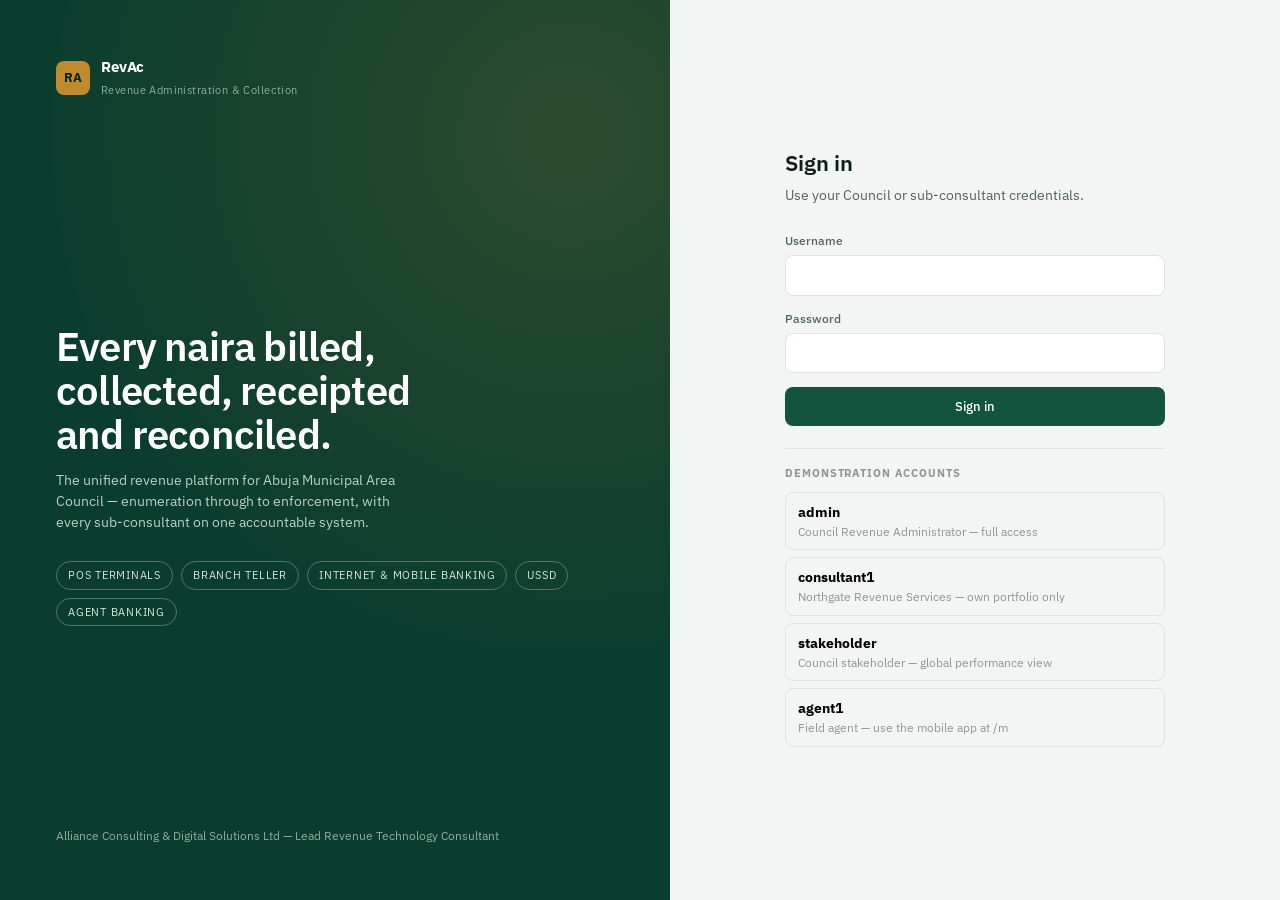
==== frontend/index.html @ 4ef8aeb9 "Clean up scrambled root files, add proper README and frontend/app.js The root-level app.py, schema.s" ====
<!DOCTYPE html>
<html lang="en">
<head>
<meta charset="utf-8">
<meta name="viewport" content="width=device-width, initial-scale=1">
<title>RevAc — AMAC Revenue Administration &amp; Collection</title>
<link rel="preconnect" href="https://fonts.googleapis.com">
<link rel="preconnect" href="https://fonts.gstatic.com" crossorigin>
<link href="https://fonts.googleapis.com/css2?family=IBM+Plex+Mono:wght@400;500;600&family=IBM+Plex+Sans:wght@400;500;600;700&display=swap" rel="stylesheet">
<link rel="stylesheet" href="/frontend/styles.css">
</head>
<body>

<!-- ================= SIGN IN ================= -->
<section id="login">
  <div class="login-brand">
    <div class="logo">
      <div class="logo-mark">RA</div>
      <div><b>RevAc</b><small>Revenue Administration &amp; Collection</small></div>
    </div>
    <div>
      <h1>Every naira billed,<br>collected, receipted<br>and reconciled.</h1>
      <p>The unified revenue platform for Abuja Municipal Area Council — enumeration through
         to enforcement, with every sub-consultant on one accountable system.</p>
      <div class="channels">
        <span>POS terminals</span><span>Branch teller</span><span>Internet &amp; mobile banking</span>
        <span>USSD</span><span>Agent banking</span>
      </div>
    </div>
    <div style="font-size:11.5px;color:#8FAB9F">
      Alliance Consulting &amp; Digital Solutions Ltd — Lead Revenue Technology Consultant
    </div>
  </div>

  <div class="login-form">
    <div class="login-card">
      <h2>Sign in</h2>
      <p>Use your Council or sub-consultant credentials.</p>
      <div id="loginError"></div>
      <div class="field"><label for="u">Username</label><input id="u" autocomplete="username"></div>
      <div class="field"><label for="p">Password</label><input id="p" type="password" autocomplete="current-password"></div>
      <button class="btn-primary" style="width:100%" onclick="doLogin()">Sign in</button>

      <div class="demo-accounts">
        <h4>Demonstration accounts</h4>
        <button onclick="quick('admin')"><b>admin</b><small>Council Revenue Administrator — full access</small></button>
        <button onclick="quick('consultant1')"><b>consultant1</b><small>Northgate Revenue Services — own portfolio only</small></button>
        <button onclick="quick('stakeholder')"><b>stakeholder</b><small>Council stakeholder — global performance view</small></button>
        <button onclick="quick('agent1')"><b>agent1</b><small>Field agent — use the mobile app at /m</small></button>
      </div>
    </div>
  </div>
</section>

<!-- ================= APP SHELL ================= -->
<div id="app">
  <aside class="sidebar">
    <div class="sidebar-head">
      <div class="logo">
        <div class="logo-mark">RA</div>
        <div><b>RevAc</b><small>AMAC · FCT</small></div>
      </div>
    </div>
    <nav class="nav" id="nav"></nav>
    <div class="sidebar-foot">
      ACDSL — Lead Revenue Technology Consultant<br>
      <a href="/m" target="_blank" style="color:var(--brass);text-decoration:none">Open field agent app →</a>
    </div>
  </aside>

  <div class="main">
    <header class="topbar">
      <div>
        <h2 id="pageTitle">Revenue Dashboard</h2>
        <div class="sub" id="pageSub">Real-time position across collections, bills and payers</div>
      </div>
      <div class="spacer"></div>
      <button class="btn-ghost btn-sm" onclick="loadPage(state.page)">Refresh</button>
      <div class="who">
        <div class="avatar" id="avatar">CA</div>
        <div><b id="whoName">—</b><small id="whoRole">—</small></div>
      </div>
      <button class="btn-ghost btn-sm" onclick="doLogout()">Sign out</button>
    </header>

    <main id="pages"></main>
  </div>
</div>

<div class="modal-bg" id="modalBg" onclick="if(event.target===this)closeModal()">
  <div class="modal">
    <div class="modal-head"><h3 id="modalTitle">—</h3>
      <button class="btn-ghost btn-sm" onclick="closeModal()">Close</button></div>
    <div class="modal-body" id="modalBody"></div>
    <div class="modal-foot" id="modalFoot"></div>
  </div>
</div>

<div id="toast"></div>
<script src="/frontend/app.js"></script>
</body>
</html>
---- frontend/styles.css ----
/* ==========================================================================
   RevAc Web Portal — AMAC
   Design tokens: institutional green + brass, IBM Plex for fiscal data
   ========================================================================== */

:root {
  --green-900: #06281D;
  --green-800: #0B3D2E;
  --green-700: #13543F;
  --green-600: #1C6B51;
  --green-100: #E3EFE9;
  --brass:     #C08B2C;
  --brass-lt:  #F3E6C8;
  --ink:       #0F1F19;
  --ink-60:    #52635C;
  --ink-40:    #8A9992;
  --canvas:    #F2F5F3;
  --surface:   #FFFFFF;
  --line:      #DCE5E0;
  --danger:    #A32E2E;
  --danger-bg: #FBEDED;
  --warn:      #9A6B00;
  --warn-bg:   #FDF3DC;
  --ok:        #1C6B51;
  --ok-bg:     #E3EFE9;
  --radius:    10px;
  --shadow:    0 1px 2px rgba(6,40,29,.06), 0 8px 24px rgba(6,40,29,.06);
}

* { box-sizing: border-box; margin: 0; padding: 0; }

body {
  font-family: 'IBM Plex Sans', -apple-system, BlinkMacSystemFont, 'Segoe UI', sans-serif;
  background: var(--canvas);
  color: var(--ink);
  font-size: 14px;
  line-height: 1.5;
  -webkit-font-smoothing: antialiased;
}

.mono, .num { font-family: 'IBM Plex Mono', ui-monospace, 'SF Mono', Menlo, monospace; }

/* ---------- Sign-in ---------- */
#login {
  min-height: 100vh; display: grid; grid-template-columns: 1.1fr 1fr;
}
@media (max-width: 900px) { #login { grid-template-columns: 1fr; } }

.login-brand {
  background: var(--green-800); color: #fff; padding: 56px 56px;
  display: flex; flex-direction: column; justify-content: space-between;
  background-image: radial-gradient(circle at 85% 15%, rgba(192,139,44,.18), transparent 55%);
}
.login-brand h1 { font-size: 40px; line-height: 1.1; font-weight: 600; letter-spacing: -.02em; margin: 24px 0 14px; }
.login-brand p { color: #B9CFC5; max-width: 46ch; }
.login-brand .channels { display: flex; flex-wrap: wrap; gap: 8px; margin-top: 28px; }
.login-brand .channels span {
  font-size: 11px; letter-spacing: .07em; text-transform: uppercase;
  border: 1px solid rgba(255,255,255,.28); padding: 5px 11px; border-radius: 999px; color: #D6E5DD;
}
.login-form { display: flex; align-items: center; justify-content: center; padding: 40px; }
.login-card { width: 100%; max-width: 380px; }
.login-card h2 { font-size: 22px; margin-bottom: 6px; font-weight: 600; }
.login-card > p { color: var(--ink-60); margin-bottom: 26px; }
.demo-accounts { margin-top: 22px; border-top: 1px solid var(--line); padding-top: 16px; }
.demo-accounts h4 { font-size: 11px; text-transform: uppercase; letter-spacing: .08em; color: var(--ink-40); margin-bottom: 10px; }
.demo-accounts button {
  display: block; width: 100%; text-align: left; background: none; border: 1px solid var(--line);
  border-radius: 8px; padding: 9px 12px; margin-bottom: 7px; cursor: pointer; font: inherit;
  transition: .15s;
}
.demo-accounts button:hover { border-color: var(--green-600); background: var(--green-100); }
.demo-accounts small { color: var(--ink-40); display: block; }

/* ---------- Shell ---------- */
#app { display: none; grid-template-columns: 244px 1fr; min-height: 100vh; }
#app.on { display: grid; }

.sidebar {
  background: var(--green-900); color: #C7DAD1; display: flex; flex-direction: column;
  position: sticky; top: 0; height: 100vh; overflow-y: auto;
}
.sidebar-head { padding: 20px 18px 16px; border-bottom: 1px solid rgba(255,255,255,.08); }
.logo { display: flex; align-items: center; gap: 11px; }
.logo-mark {
  width: 34px; height: 34px; border-radius: 8px; background: var(--brass);
  color: var(--green-900); display: grid; place-items: center; font-weight: 700; font-size: 13px;
  flex-shrink: 0;
}
.logo b { color: #fff; font-size: 15px; display: block; letter-spacing: -.01em; }
.logo small { font-size: 10.5px; color: #8FAB9F; letter-spacing: .04em; }

.nav { padding: 12px 10px 24px; flex: 1; }
.nav-label {
  font-size: 10px; text-transform: uppercase; letter-spacing: .1em; color: #6E8C80;
  padding: 14px 10px 7px;
}
.nav a {
  display: flex; align-items: center; gap: 10px; padding: 8px 10px; border-radius: 7px;
  color: #C7DAD1; text-decoration: none; font-size: 13.5px; cursor: pointer; transition: .12s;
}
.nav a:hover { background: rgba(255,255,255,.06); color: #fff; }
.nav a.active { background: var(--green-700); color: #fff; font-weight: 500; }
.nav a .ico { width: 16px; text-align: center; opacity: .85; }
.nav a .badge {
  margin-left: auto; background: var(--brass); color: var(--green-900); font-size: 10px;
  font-weight: 700; padding: 1px 6px; border-radius: 999px;
}

.sidebar-foot { padding: 14px 18px; border-top: 1px solid rgba(255,255,255,.08); font-size: 11.5px; color: #7E9C90; }

/* ---------- Main ---------- */
.main { display: flex; flex-direction: column; min-width: 0; }
.topbar {
  background: var(--surface); border-bottom: 1px solid var(--line);
  padding: 14px 28px; display: flex; align-items: center; gap: 16px;
  position: sticky; top: 0; z-index: 20;
}
.topbar h2 { font-size: 17px; font-weight: 600; letter-spacing: -.01em; }
.topbar .sub { color: var(--ink-40); font-size: 12.5px; }
.topbar .spacer { flex: 1; }
.who { display: flex; align-items: center; gap: 10px; }
.who .avatar {
  width: 32px; height: 32px; border-radius: 50%; background: var(--green-700); color: #fff;
  display: grid; place-items: center; font-size: 12px; font-weight: 600;
}
.who b { display: block; font-size: 12.5px; }
.who small { color: var(--ink-40); font-size: 11px; }

.page { padding: 24px 28px 56px; max-width: 1400px; width: 100%; }
.page.hide { display: none; }

/* ---------- Components ---------- */
.grid { display: grid; gap: 16px; }
.g4 { grid-template-columns: repeat(4, 1fr); }
.g3 { grid-template-columns: repeat(3, 1fr); }
.g2 { grid-template-columns: repeat(2, 1fr); }
@media (max-width: 1100px) { .g4 { grid-template-columns: repeat(2,1fr); } .g3, .g2 { grid-template-columns: 1fr; } }
@media (max-width: 640px) { .g4 { grid-template-columns: 1fr; } #app { grid-template-columns: 1fr; } .sidebar { display: none; } }

.card {
  background: var(--surface); border: 1px solid var(--line); border-radius: var(--radius);
  padding: 18px; box-shadow: var(--shadow);
}
.card h3 { font-size: 13px; font-weight: 600; margin-bottom: 14px; letter-spacing: -.005em; }
.card .card-note { font-size: 12px; color: var(--ink-60); margin-bottom: 12px; }

.stat .label { font-size: 11px; text-transform: uppercase; letter-spacing: .07em; color: var(--ink-40); }
.stat .value { font-size: 27px; font-weight: 600; letter-spacing: -.02em; margin: 7px 0 2px; }
.stat .value.small { font-size: 22px; }
.stat .delta { font-size: 12px; color: var(--ink-60); }
.stat.accent { border-left: 3px solid var(--brass); }

table { width: 100%; border-collapse: collapse; font-size: 13px; }
thead th {
  text-align: left; font-size: 10.5px; text-transform: uppercase; letter-spacing: .07em;
  color: var(--ink-40); font-weight: 600; padding: 9px 10px; border-bottom: 1px solid var(--line);
  white-space: nowrap;
}
tbody td { padding: 10px; border-bottom: 1px solid #EEF2F0; vertical-align: middle; }
tbody tr:hover { background: #FAFCFB; }
td.r, th.r { text-align: right; }
.table-wrap { overflow-x: auto; }

.tag {
  display: inline-block; font-size: 10.5px; font-weight: 600; padding: 2.5px 8px;
  border-radius: 999px; letter-spacing: .03em;
}
.tag.ok { background: var(--ok-bg); color: var(--ok); }
.tag.warn { background: var(--warn-bg); color: var(--warn); }
.tag.bad { background: var(--danger-bg); color: var(--danger); }
.tag.neutral { background: #EEF2F0; color: var(--ink-60); }
.tag.brass { background: var(--brass-lt); color: #7A5710; }

button, .btn {
  font: inherit; font-size: 13px; font-weight: 500; border-radius: 8px; cursor: pointer;
  padding: 9px 15px; border: 1px solid transparent; transition: .14s; white-space: nowrap;
}
.btn-primary { background: var(--green-700); color: #fff; }
.btn-primary:hover { background: var(--green-600); }
.btn-brass { background: var(--brass); color: #2B1F04; }
.btn-brass:hover { filter: brightness(1.06); }
.btn-ghost { background: var(--surface); border-color: var(--line); color: var(--ink); }
.btn-ghost:hover { border-color: var(--green-600); background: var(--green-100); }
.btn-sm { padding: 5px 10px; font-size: 12px; }
button:disabled { opacity: .5; cursor: not-allowed; }

label { display: block; font-size: 12px; font-weight: 500; margin-bottom: 5px; color: var(--ink-60); }
input, select, textarea {
  width: 100%; font: inherit; font-size: 13.5px; padding: 9px 11px; border: 1px solid var(--line);
  border-radius: 8px; background: var(--surface); color: var(--ink);
}
input:focus, select:focus, textarea:focus {
  outline: 2px solid var(--green-600); outline-offset: -1px; border-color: var(--green-600);
}
.field { margin-bottom: 14px; }
.row { display: flex; gap: 12px; flex-wrap: wrap; align-items: flex-end; }
.row > * { flex: 1; min-width: 150px; }

.toolbar { display: flex; gap: 10px; align-items: center; margin-bottom: 16px; flex-wrap: wrap; }
.toolbar .grow { flex: 1; }

.notice {
  padding: 11px 14px; border-radius: 8px; font-size: 12.5px; margin-bottom: 16px;
  border-left: 3px solid var(--brass); background: var(--brass-lt); color: #6B4C0C;
}
.notice.info { border-color: var(--green-600); background: var(--green-100); color: var(--green-800); }
.notice.bad { border-color: var(--danger); background: var(--danger-bg); color: var(--danger); }

.empty { text-align: center; padding: 40px 20px; color: var(--ink-40); font-size: 13px; }

/* Modal */
.modal-bg {
  position: fixed; inset: 0; background: rgba(6,40,29,.42); display: none;
  align-items: center; justify-content: center; z-index: 100; padding: 20px;
}
.modal-bg.on { display: flex; }
.modal {
  background: var(--surface); border-radius: 12px; width: 100%; max-width: 620px;
  max-height: 88vh; overflow-y: auto; box-shadow: 0 24px 64px rgba(6,40,29,.28);
}
.modal-head { padding: 18px 22px; border-bottom: 1px solid var(--line); display: flex; align-items: center; }
.modal-head h3 { font-size: 16px; font-weight: 600; flex: 1; }
.modal-body { padding: 22px; }
.modal-foot { padding: 14px 22px; border-top: 1px solid var(--line); display: flex; gap: 10px; justify-content: flex-end; }

/* Toast */
#toast {
  position: fixed; bottom: 24px; right: 24px; z-index: 200; display: flex;
  flex-direction: column; gap: 8px;
}
.toast {
  background: var(--green-900); color: #fff; padding: 12px 16px; border-radius: 9px;
  font-size: 13px; box-shadow: 0 8px 28px rgba(6,40,29,.3); max-width: 340px;
  animation: slide .25s ease;
}
.toast.bad { background: var(--danger); }
@keyframes slide { from { transform: translateY(8px); opacity: 0; } }

/* Channel flow strip — signature element */
.flowstrip { display: flex; height: 46px; border-radius: 9px; overflow: hidden; border: 1px solid var(--line); }
.flowstrip div {
  display: grid; place-items: center; color: #fff; font-size: 11px; font-weight: 600;
  letter-spacing: .03em; min-width: 0; overflow: hidden; white-space: nowrap;
  transition: flex-grow .4s ease;
}
.flowlegend { display: flex; flex-wrap: wrap; gap: 14px; margin-top: 12px; font-size: 12px; }
.flowlegend span { display: flex; align-items: center; gap: 6px; color: var(--ink-60); }
.dot { width: 9px; height: 9px; border-radius: 2px; }

.bar-row { display: flex; align-items: center; gap: 10px; margin-bottom: 9px; font-size: 12.5px; }
.bar-row .nm { width: 190px; flex-shrink: 0; overflow: hidden; text-overflow: ellipsis; white-space: nowrap; }
.bar-row .track { flex: 1; height: 9px; background: #EEF2F0; border-radius: 999px; overflow: hidden; }
.bar-row .fill { height: 100%; background: var(--green-600); border-radius: 999px; }
.bar-row .amt { width: 110px; text-align: right; flex-shrink: 0; }

.spark { width: 100%; height: 78px; display: block; }

.kv { display: flex; justify-content: space-between; padding: 7px 0; border-bottom: 1px solid #EEF2F0; font-size: 13px; }
.kv:last-child { border: none; }
.kv span { color: var(--ink-60); }

pre.code {
  background: var(--green-900); color: #C7DAD1; padding: 14px; border-radius: 8px;
  font-family: 'IBM Plex Mono', monospace; font-size: 11.5px; overflow-x: auto; line-height: 1.6;
}
pre.code .k { color: var(--brass); }
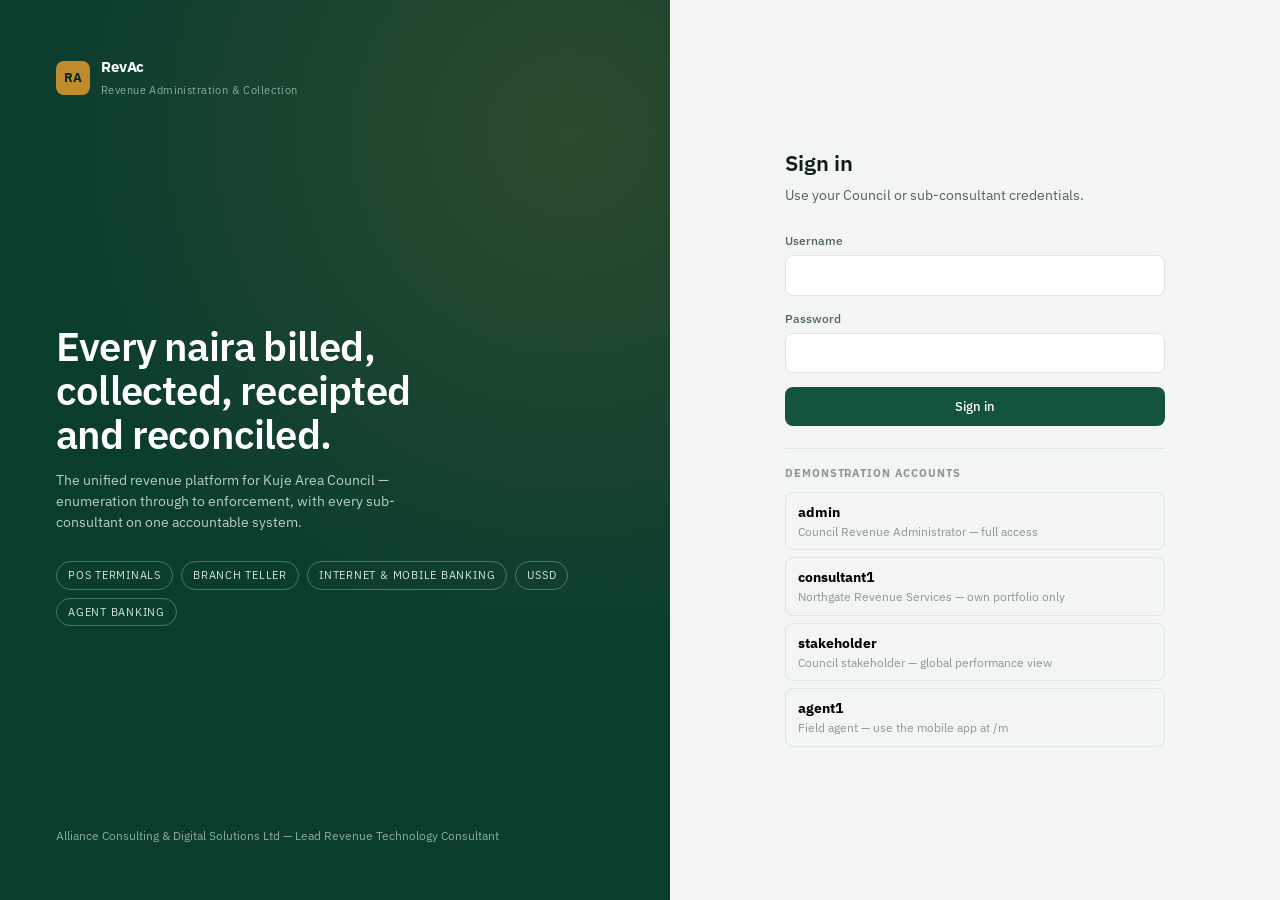
==== commit 4e2b8c36: "Re-theme RevAc for Kuje Area Council (KAC) using their real revenue data Replace the illustrative AM" ====
--- a/frontend/index.html
+++ b/frontend/index.html
@@ -3,7 +3,7 @@
 <head>
 <meta charset="utf-8">
 <meta name="viewport" content="width=device-width, initial-scale=1">
-<title>RevAc — AMAC Revenue Administration &amp; Collection</title>
+<title>RevAc — KAC Revenue Administration &amp; Collection</title>
 <link rel="preconnect" href="https://fonts.googleapis.com">
 <link rel="preconnect" href="https://fonts.gstatic.com" crossorigin>
 <link href="https://fonts.googleapis.com/css2?family=IBM+Plex+Mono:wght@400;500;600&family=IBM+Plex+Sans:wght@400;500;600;700&display=swap" rel="stylesheet">
@@ -20,7 +20,7 @@
     </div>
     <div>
       <h1>Every naira billed,<br>collected, receipted<br>and reconciled.</h1>
-      <p>The unified revenue platform for Abuja Municipal Area Council — enumeration through
+      <p>The unified revenue platform for Kuje Area Council — enumeration through
          to enforcement, with every sub-consultant on one accountable system.</p>
       <div class="channels">
         <span>POS terminals</span><span>Branch teller</span><span>Internet &amp; mobile banking</span>
@@ -58,7 +58,7 @@
     <div class="sidebar-head">
       <div class="logo">
         <div class="logo-mark">RA</div>
-        <div><b>RevAc</b><small>AMAC · FCT</small></div>
+        <div><b>RevAc</b><small>KAC · FCT</small></div>
       </div>
     </div>
     <nav class="nav" id="nav"></nav>
@@ -67,9 +67,11 @@
       <a href="/m" target="_blank" style="color:var(--brass);text-decoration:none">Open field agent app →</a>
     </div>
   </aside>
+  <div class="sidebar-backdrop" id="sidebarBackdrop" onclick="toggleSidebar(false)"></div>
 
   <div class="main">
     <header class="topbar">
+      <button class="menu-btn" onclick="toggleSidebar()" aria-label="Open menu">☰</button>
       <div>
         <h2 id="pageTitle">Revenue Dashboard</h2>
         <div class="sub" id="pageSub">Real-time position across collections, bills and payers</div>
--- a/frontend/styles.css
+++ b/frontend/styles.css
@@ -1,5 +1,5 @@
 /* ==========================================================================
-   RevAc Web Portal — AMAC
+   RevAc Web Portal — KAC
    Design tokens: institutional green + brass, IBM Plex for fiscal data
    ========================================================================== */
 
@@ -136,7 +136,30 @@
 .g3 { grid-template-columns: repeat(3, 1fr); }
 .g2 { grid-template-columns: repeat(2, 1fr); }
 @media (max-width: 1100px) { .g4 { grid-template-columns: repeat(2,1fr); } .g3, .g2 { grid-template-columns: 1fr; } }
-@media (max-width: 640px) { .g4 { grid-template-columns: 1fr; } #app { grid-template-columns: 1fr; } .sidebar { display: none; } }
+
+.menu-btn {
+  display: none; width: 34px; height: 34px; align-items: center; justify-content: center;
+  border: 1px solid var(--line); background: var(--surface); border-radius: 8px; padding: 0; flex-shrink: 0;
+}
+.sidebar-backdrop {
+  display: none; position: fixed; inset: 0; background: rgba(6,40,29,.45); z-index: 105;
+}
+.sidebar-backdrop.on { display: block; }
+
+@media (max-width: 640px) {
+  .g4 { grid-template-columns: 1fr; }
+  #app.on { grid-template-columns: 1fr; }
+  .menu-btn { display: inline-flex; }
+  .sidebar {
+    display: flex; position: fixed; top: 0; left: 0; height: 100vh; width: 82%; max-width: 300px;
+    transform: translateX(-100%); transition: transform .22s ease; z-index: 110;
+  }
+  .sidebar.open { transform: translateX(0); box-shadow: 0 12px 40px rgba(6,40,29,.35); }
+  .topbar { padding: 10px 14px; flex-wrap: wrap; row-gap: 8px; }
+  .topbar h2 { font-size: 15px; }
+  .topbar .sub { display: none; }
+  .who small { display: none; }
+}
 
 .card {
   background: var(--surface); border: 1px solid var(--line); border-radius: var(--radius);
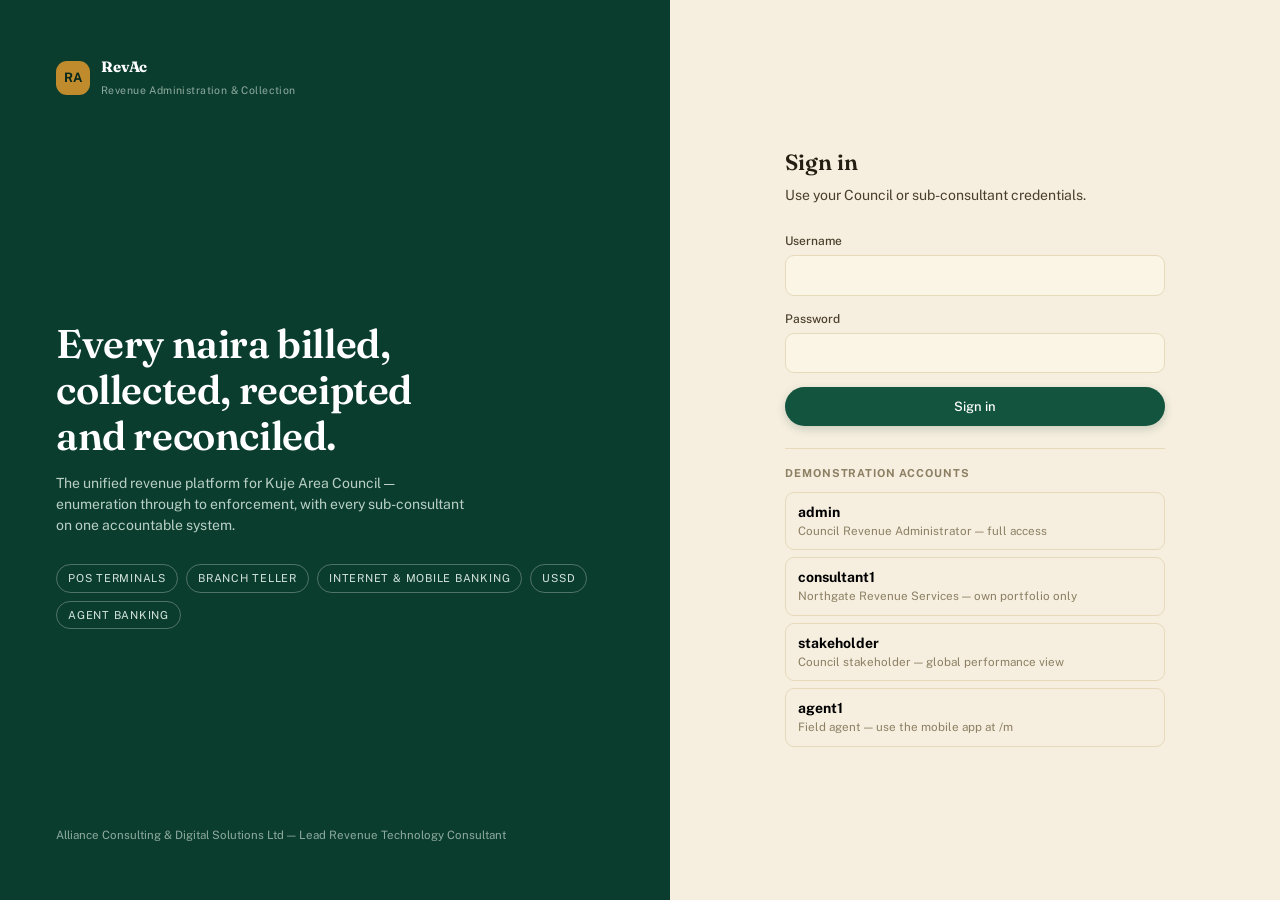
==== commit 4f30caf5: "Apply the warm redesign to the actual app, not just the preview The palette/type direction we'd been" ====
--- a/frontend/index.html
+++ b/frontend/index.html
@@ -6,7 +6,7 @@
 <title>RevAc — KAC Revenue Administration &amp; Collection</title>
 <link rel="preconnect" href="https://fonts.googleapis.com">
 <link rel="preconnect" href="https://fonts.gstatic.com" crossorigin>
-<link href="https://fonts.googleapis.com/css2?family=IBM+Plex+Mono:wght@400;500;600&family=IBM+Plex+Sans:wght@400;500;600;700&display=swap" rel="stylesheet">
+<link href="https://fonts.googleapis.com/css2?family=IBM+Plex+Mono:wght@400;500;600&family=Fraunces:opsz,wght@9..144,500;9..144,600&family=Public+Sans:wght@400;500;600;700&display=swap" rel="stylesheet">
 <link rel="stylesheet" href="/frontend/styles.css">
 </head>
 <body>
@@ -98,6 +98,17 @@
   </div>
 </div>
 
+<div class="doc-bg" id="docViewerBg" onclick="if(event.target===this)closeDocViewer()">
+  <div class="doc-viewer">
+    <div class="doc-viewer-head">
+      <h3 id="docViewerTitle">Document</h3>
+      <button class="btn-ghost btn-sm" onclick="printDocViewer()">Print</button>
+      <button class="btn-ghost btn-sm" onclick="closeDocViewer()">Close</button>
+    </div>
+    <iframe id="docViewerFrame"></iframe>
+  </div>
+</div>
+
 <div id="toast"></div>
 <script src="/frontend/app.js"></script>
 </body>
--- a/frontend/styles.css
+++ b/frontend/styles.css
@@ -8,29 +8,34 @@
   --green-800: #0B3D2E;
   --green-700: #13543F;
   --green-600: #1C6B51;
-  --green-100: #E3EFE9;
+  --green-100: #E7EFE3;
   --brass:     #C08B2C;
-  --brass-lt:  #F3E6C8;
-  --ink:       #0F1F19;
-  --ink-60:    #52635C;
-  --ink-40:    #8A9992;
-  --canvas:    #F2F5F3;
-  --surface:   #FFFFFF;
-  --line:      #DCE5E0;
-  --danger:    #A32E2E;
-  --danger-bg: #FBEDED;
-  --warn:      #9A6B00;
-  --warn-bg:   #FDF3DC;
+  --brass-lt:  #EFE0BC;
+  --teal:      #2B6E7A;
+  --teal-lt:   #DCEAEC;
+  --ink:       #241D12;
+  --ink-60:    #4A3F2C;
+  --ink-40:    #8C7F63;
+  --canvas:    #F6EFDF;
+  --surface:   #FFFDF6;
+  --surface-2: #FBF5E6;
+  --line:      #E6DABA;
+  --line-soft: #EFE6CE;
+  --danger:    #9A3324;
+  --danger-bg: #F5E3DB;
+  --warn:      #8A5A00;
+  --warn-bg:   #F6E8C8;
   --ok:        #1C6B51;
-  --ok-bg:     #E3EFE9;
-  --radius:    10px;
-  --shadow:    0 1px 2px rgba(6,40,29,.06), 0 8px 24px rgba(6,40,29,.06);
+  --ok-bg:     #E7EFE3;
+  --radius:    14px;
+  --radius-sm: 9px;
+  --shadow:    0 1px 2px rgba(90,66,20,.05), 0 10px 26px rgba(90,66,20,.07);
 }
 
 * { box-sizing: border-box; margin: 0; padding: 0; }
 
 body {
-  font-family: 'IBM Plex Sans', -apple-system, BlinkMacSystemFont, 'Segoe UI', sans-serif;
+  font-family: 'Public Sans', -apple-system, BlinkMacSystemFont, 'Segoe UI', sans-serif;
   background: var(--canvas);
   color: var(--ink);
   font-size: 14px;
@@ -39,6 +44,10 @@
 }
 
 .mono, .num { font-family: 'IBM Plex Mono', ui-monospace, 'SF Mono', Menlo, monospace; }
+.display { font-family: 'Fraunces', Georgia, serif; }
+
+a { color: var(--green-700); text-decoration: none; }
+a:hover { text-decoration: underline; }
 
 /* ---------- Sign-in ---------- */
 #login {
@@ -49,9 +58,8 @@
 .login-brand {
   background: var(--green-800); color: #fff; padding: 56px 56px;
   display: flex; flex-direction: column; justify-content: space-between;
-  background-image: radial-gradient(circle at 85% 15%, rgba(192,139,44,.18), transparent 55%);
-}
-.login-brand h1 { font-size: 40px; line-height: 1.1; font-weight: 600; letter-spacing: -.02em; margin: 24px 0 14px; }
+}
+.login-brand h1 { font-family: 'Fraunces', serif; font-size: 40px; line-height: 1.15; font-weight: 600; letter-spacing: -.01em; margin: 24px 0 14px; }
 .login-brand p { color: #B9CFC5; max-width: 46ch; }
 .login-brand .channels { display: flex; flex-wrap: wrap; gap: 8px; margin-top: 28px; }
 .login-brand .channels span {
@@ -60,13 +68,13 @@
 }
 .login-form { display: flex; align-items: center; justify-content: center; padding: 40px; }
 .login-card { width: 100%; max-width: 380px; }
-.login-card h2 { font-size: 22px; margin-bottom: 6px; font-weight: 600; }
+.login-card h2 { font-family: 'Fraunces', serif; font-size: 22px; margin-bottom: 6px; font-weight: 600; }
 .login-card > p { color: var(--ink-60); margin-bottom: 26px; }
 .demo-accounts { margin-top: 22px; border-top: 1px solid var(--line); padding-top: 16px; }
 .demo-accounts h4 { font-size: 11px; text-transform: uppercase; letter-spacing: .08em; color: var(--ink-40); margin-bottom: 10px; }
 .demo-accounts button {
   display: block; width: 100%; text-align: left; background: none; border: 1px solid var(--line);
-  border-radius: 8px; padding: 9px 12px; margin-bottom: 7px; cursor: pointer; font: inherit;
+  border-radius: var(--radius-sm); padding: 9px 12px; margin-bottom: 7px; cursor: pointer; font: inherit;
   transition: .15s;
 }
 .demo-accounts button:hover { border-color: var(--green-600); background: var(--green-100); }
@@ -83,11 +91,11 @@
 .sidebar-head { padding: 20px 18px 16px; border-bottom: 1px solid rgba(255,255,255,.08); }
 .logo { display: flex; align-items: center; gap: 11px; }
 .logo-mark {
-  width: 34px; height: 34px; border-radius: 8px; background: var(--brass);
+  width: 34px; height: 34px; border-radius: 11px; background: var(--brass);
   color: var(--green-900); display: grid; place-items: center; font-weight: 700; font-size: 13px;
   flex-shrink: 0;
 }
-.logo b { color: #fff; font-size: 15px; display: block; letter-spacing: -.01em; }
+.logo b { font-family: 'Fraunces', serif; color: #fff; font-size: 15px; display: block; letter-spacing: -.01em; }
 .logo small { font-size: 10.5px; color: #8FAB9F; letter-spacing: .04em; }
 
 .nav { padding: 12px 10px 24px; flex: 1; }
@@ -96,11 +104,11 @@
   padding: 14px 10px 7px;
 }
 .nav a {
-  display: flex; align-items: center; gap: 10px; padding: 8px 10px; border-radius: 7px;
+  display: flex; align-items: center; gap: 10px; margin: 2px 8px; padding: 8px 10px; border-radius: 9px;
   color: #C7DAD1; text-decoration: none; font-size: 13.5px; cursor: pointer; transition: .12s;
 }
 .nav a:hover { background: rgba(255,255,255,.06); color: #fff; }
-.nav a.active { background: var(--green-700); color: #fff; font-weight: 500; }
+.nav a.active { background: rgba(192,139,44,.16); color: #fff; font-weight: 600; }
 .nav a .ico { width: 16px; text-align: center; opacity: .85; }
 .nav a .badge {
   margin-left: auto; background: var(--brass); color: var(--green-900); font-size: 10px;
@@ -116,7 +124,7 @@
   padding: 14px 28px; display: flex; align-items: center; gap: 16px;
   position: sticky; top: 0; z-index: 20;
 }
-.topbar h2 { font-size: 17px; font-weight: 600; letter-spacing: -.01em; }
+.topbar h2 { font-family: 'Fraunces', serif; font-size: 18px; font-weight: 600; letter-spacing: -.005em; }
 .topbar .sub { color: var(--ink-40); font-size: 12.5px; }
 .topbar .spacer { flex: 1; }
 .who { display: flex; align-items: center; gap: 10px; }
@@ -139,7 +147,7 @@
 
 .menu-btn {
   display: none; width: 34px; height: 34px; align-items: center; justify-content: center;
-  border: 1px solid var(--line); background: var(--surface); border-radius: 8px; padding: 0; flex-shrink: 0;
+  border: 1px solid var(--line); background: var(--surface); border-radius: var(--radius-sm); padding: 0; flex-shrink: 0;
 }
 .sidebar-backdrop {
   display: none; position: fixed; inset: 0; background: rgba(6,40,29,.45); z-index: 105;
@@ -168,11 +176,17 @@
 .card h3 { font-size: 13px; font-weight: 600; margin-bottom: 14px; letter-spacing: -.005em; }
 .card .card-note { font-size: 12px; color: var(--ink-60); margin-bottom: 12px; }
 
+.stat { position: relative; }
+.stat::before {
+  content: ''; position: absolute; top: 16px; right: 16px; width: 7px; height: 7px;
+  border-radius: 50%; background: var(--green-600);
+}
+.stat.accent::before { background: var(--brass); }
+.stat.info::before { background: var(--teal); }
 .stat .label { font-size: 11px; text-transform: uppercase; letter-spacing: .07em; color: var(--ink-40); }
-.stat .value { font-size: 27px; font-weight: 600; letter-spacing: -.02em; margin: 7px 0 2px; }
+.stat .value { font-family: 'Fraunces', serif; font-size: 27px; font-weight: 600; letter-spacing: -.01em; margin: 7px 0 2px; }
 .stat .value.small { font-size: 22px; }
 .stat .delta { font-size: 12px; color: var(--ink-60); }
-.stat.accent { border-left: 3px solid var(--brass); }
 
 table { width: 100%; border-collapse: collapse; font-size: 13px; }
 thead th {
@@ -180,10 +194,15 @@
   color: var(--ink-40); font-weight: 600; padding: 9px 10px; border-bottom: 1px solid var(--line);
   white-space: nowrap;
 }
-tbody td { padding: 10px; border-bottom: 1px solid #EEF2F0; vertical-align: middle; }
-tbody tr:hover { background: #FAFCFB; }
+tbody td { padding: 10px; border-bottom: 1px solid var(--line-soft); vertical-align: middle; }
+tbody tr:hover { background: var(--surface-2); }
 td.r, th.r { text-align: right; }
 .table-wrap { overflow-x: auto; }
+
+.row-click { cursor: pointer; transition: background .12s ease; }
+.row-click:hover { background: var(--green-100); }
+td.chev { width: 22px; text-align: center; color: var(--ink-40); font-size: 14px; transition: transform .12s ease, color .12s ease; }
+tr.row-click:hover td.chev { color: var(--green-700); transform: translateX(2px); }
 
 .tag {
   display: inline-block; font-size: 10.5px; font-weight: 600; padding: 2.5px 8px;
@@ -192,16 +211,16 @@
 .tag.ok { background: var(--ok-bg); color: var(--ok); }
 .tag.warn { background: var(--warn-bg); color: var(--warn); }
 .tag.bad { background: var(--danger-bg); color: var(--danger); }
-.tag.neutral { background: #EEF2F0; color: var(--ink-60); }
+.tag.neutral { background: var(--line-soft); color: var(--ink-60); }
 .tag.brass { background: var(--brass-lt); color: #7A5710; }
 
 button, .btn {
-  font: inherit; font-size: 13px; font-weight: 500; border-radius: 8px; cursor: pointer;
+  font: inherit; font-size: 13px; font-weight: 500; border-radius: var(--radius-sm); cursor: pointer;
   padding: 9px 15px; border: 1px solid transparent; transition: .14s; white-space: nowrap;
 }
-.btn-primary { background: var(--green-700); color: #fff; }
+.btn-primary { background: var(--green-700); color: #fff; border-radius: 999px; box-shadow: 0 3px 10px rgba(11,61,46,.2); }
 .btn-primary:hover { background: var(--green-600); }
-.btn-brass { background: var(--brass); color: #2B1F04; }
+.btn-brass { background: var(--brass); color: #2B1F04; border-radius: 999px; }
 .btn-brass:hover { filter: brightness(1.06); }
 .btn-ghost { background: var(--surface); border-color: var(--line); color: var(--ink); }
 .btn-ghost:hover { border-color: var(--green-600); background: var(--green-100); }
@@ -211,7 +230,7 @@
 label { display: block; font-size: 12px; font-weight: 500; margin-bottom: 5px; color: var(--ink-60); }
 input, select, textarea {
   width: 100%; font: inherit; font-size: 13.5px; padding: 9px 11px; border: 1px solid var(--line);
-  border-radius: 8px; background: var(--surface); color: var(--ink);
+  border-radius: var(--radius-sm); background: var(--surface-2); color: var(--ink);
 }
 input:focus, select:focus, textarea:focus {
   outline: 2px solid var(--green-600); outline-offset: -1px; border-color: var(--green-600);
@@ -224,7 +243,7 @@
 .toolbar .grow { flex: 1; }
 
 .notice {
-  padding: 11px 14px; border-radius: 8px; font-size: 12.5px; margin-bottom: 16px;
+  padding: 11px 14px; border-radius: var(--radius-sm); font-size: 12.5px; margin-bottom: 16px;
   border-left: 3px solid var(--brass); background: var(--brass-lt); color: #6B4C0C;
 }
 .notice.info { border-color: var(--green-600); background: var(--green-100); color: var(--green-800); }
@@ -239,13 +258,31 @@
 }
 .modal-bg.on { display: flex; }
 .modal {
-  background: var(--surface); border-radius: 12px; width: 100%; max-width: 620px;
-  max-height: 88vh; overflow-y: auto; box-shadow: 0 24px 64px rgba(6,40,29,.28);
+  background: var(--surface); border-radius: var(--radius); width: 100%; max-width: 620px;
+  max-height: 88vh; overflow-y: auto; box-shadow: 0 24px 64px rgba(74,63,44,.28);
 }
 .modal-head { padding: 18px 22px; border-bottom: 1px solid var(--line); display: flex; align-items: center; }
-.modal-head h3 { font-size: 16px; font-weight: 600; flex: 1; }
+.modal-head h3 { font-family: 'Fraunces', serif; font-size: 17px; font-weight: 600; flex: 1; }
 .modal-body { padding: 22px; }
 .modal-foot { padding: 14px 22px; border-top: 1px solid var(--line); display: flex; gap: 10px; justify-content: flex-end; }
+
+/* Document viewer (Demand Notice / Demand Bill) */
+.doc-bg {
+  position: fixed; inset: 0; background: rgba(6,40,29,.5); display: none;
+  align-items: center; justify-content: center; z-index: 100; padding: 24px;
+}
+.doc-bg.on { display: flex; }
+.doc-viewer {
+  background: var(--surface); border-radius: var(--radius); width: 100%; max-width: 900px;
+  height: 92vh; display: flex; flex-direction: column; box-shadow: 0 24px 64px rgba(74,63,44,.32);
+  overflow: hidden;
+}
+.doc-viewer-head {
+  padding: 14px 20px; border-bottom: 1px solid var(--line); display: flex; align-items: center; gap: 10px;
+}
+.doc-viewer-head h3 { font-family: 'Fraunces', serif; font-size: 16px; font-weight: 600; flex: 1; }
+#docViewerFrame { flex: 1; width: 100%; border: none; background: var(--canvas); }
+@media (max-width: 640px) { .doc-viewer { max-width: 100%; height: 100%; border-radius: 0; } }
 
 /* Toast */
 #toast {
@@ -261,7 +298,7 @@
 @keyframes slide { from { transform: translateY(8px); opacity: 0; } }
 
 /* Channel flow strip — signature element */
-.flowstrip { display: flex; height: 46px; border-radius: 9px; overflow: hidden; border: 1px solid var(--line); }
+.flowstrip { display: flex; height: 40px; border-radius: 999px; overflow: hidden; }
 .flowstrip div {
   display: grid; place-items: center; color: #fff; font-size: 11px; font-weight: 600;
   letter-spacing: .03em; min-width: 0; overflow: hidden; white-space: nowrap;
@@ -269,22 +306,22 @@
 }
 .flowlegend { display: flex; flex-wrap: wrap; gap: 14px; margin-top: 12px; font-size: 12px; }
 .flowlegend span { display: flex; align-items: center; gap: 6px; color: var(--ink-60); }
-.dot { width: 9px; height: 9px; border-radius: 2px; }
+.dot { width: 8px; height: 8px; border-radius: 50%; }
 
 .bar-row { display: flex; align-items: center; gap: 10px; margin-bottom: 9px; font-size: 12.5px; }
 .bar-row .nm { width: 190px; flex-shrink: 0; overflow: hidden; text-overflow: ellipsis; white-space: nowrap; }
-.bar-row .track { flex: 1; height: 9px; background: #EEF2F0; border-radius: 999px; overflow: hidden; }
+.bar-row .track { flex: 1; height: 9px; background: var(--line-soft); border-radius: 999px; overflow: hidden; }
 .bar-row .fill { height: 100%; background: var(--green-600); border-radius: 999px; }
 .bar-row .amt { width: 110px; text-align: right; flex-shrink: 0; }
 
 .spark { width: 100%; height: 78px; display: block; }
 
-.kv { display: flex; justify-content: space-between; padding: 7px 0; border-bottom: 1px solid #EEF2F0; font-size: 13px; }
+.kv { display: flex; justify-content: space-between; padding: 7px 0; border-bottom: 1px solid var(--line-soft); font-size: 13px; }
 .kv:last-child { border: none; }
 .kv span { color: var(--ink-60); }
 
 pre.code {
-  background: var(--green-900); color: #C7DAD1; padding: 14px; border-radius: 8px;
+  background: var(--green-900); color: #C7DAD1; padding: 14px; border-radius: var(--radius-sm);
   font-family: 'IBM Plex Mono', monospace; font-size: 11.5px; overflow-x: auto; line-height: 1.6;
 }
 pre.code .k { color: var(--brass); }
